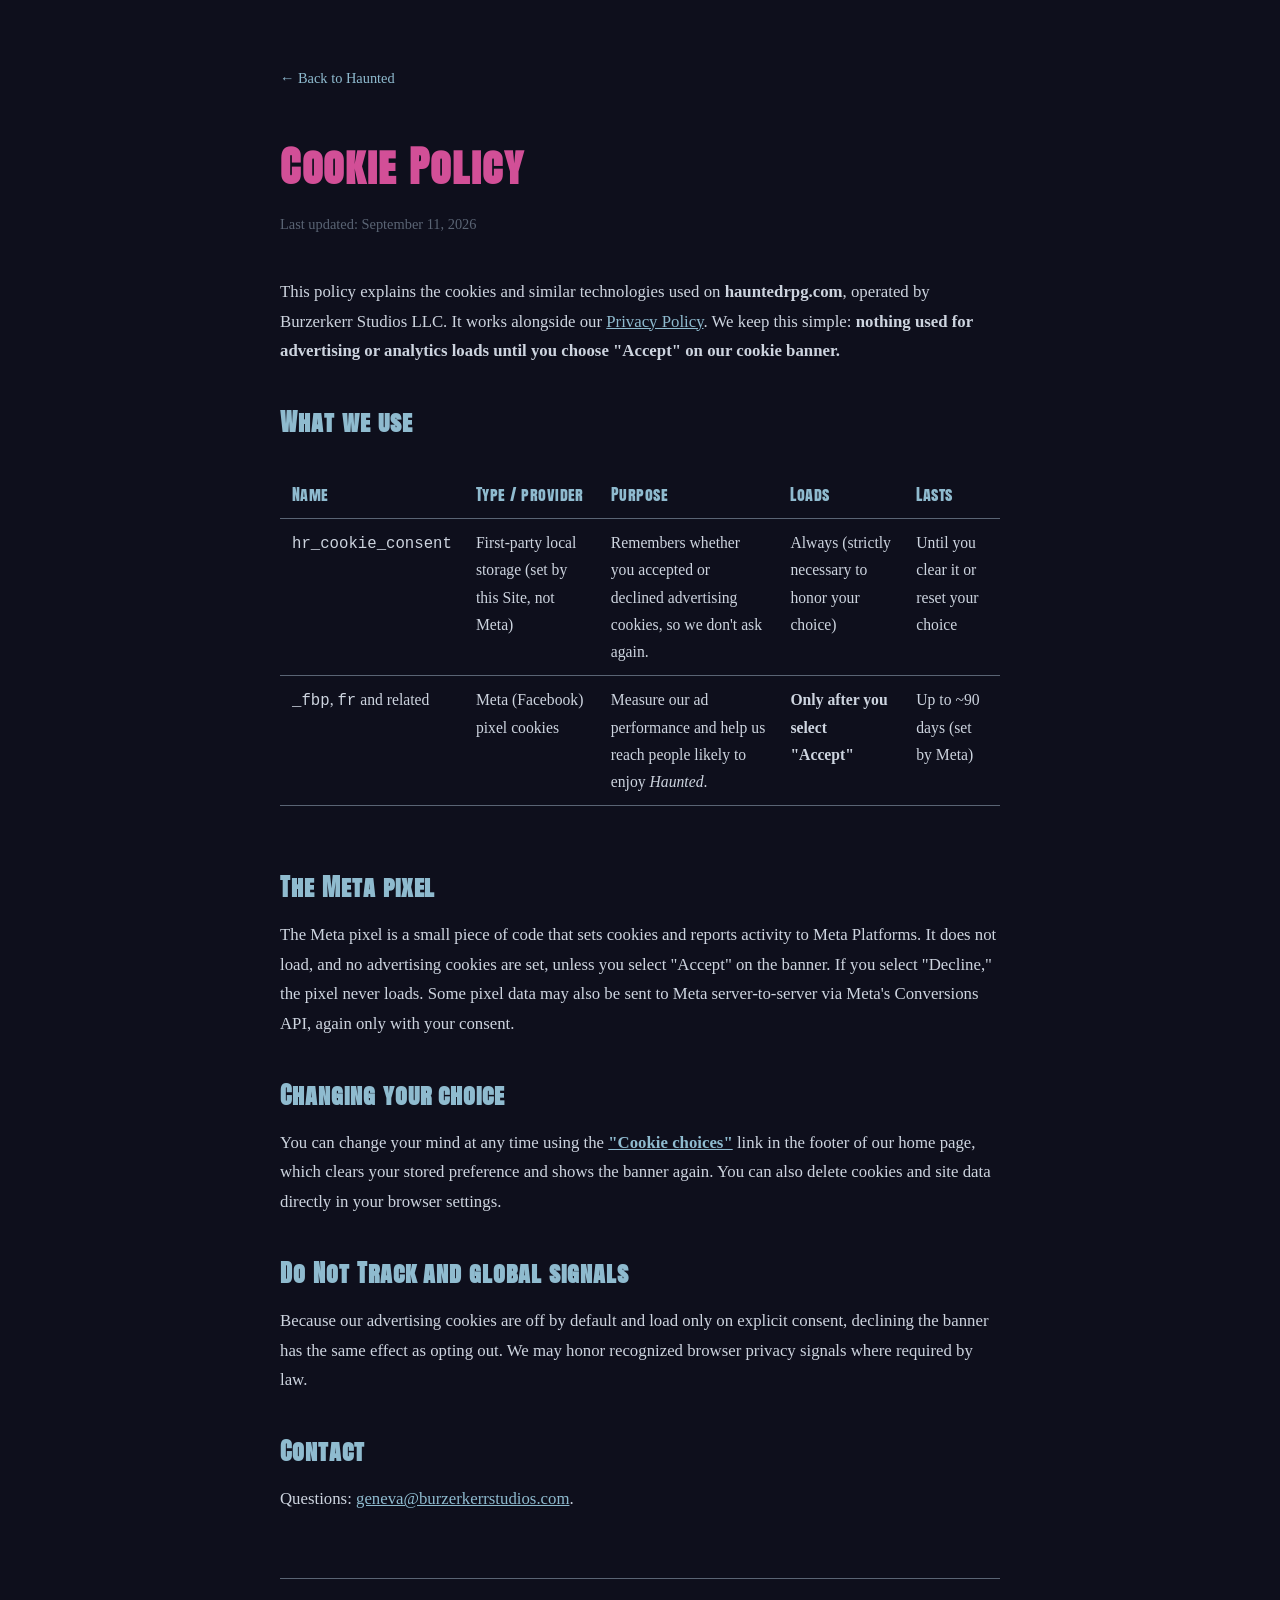
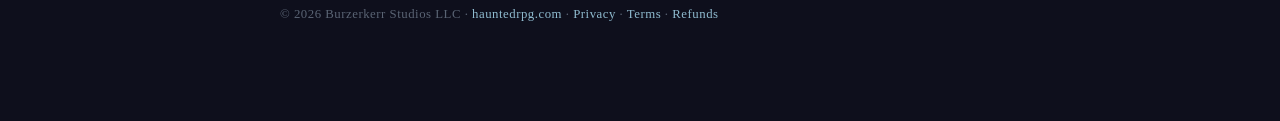
==== cookies.html @ 44aa490a "Add Quickstart lead magnet, entry choice, welcome video, and legal pages - Host the free Quickstart " ====
<!DOCTYPE html>
<html lang="en">
<head>
  <meta charset="UTF-8">
  <meta name="viewport" content="width=device-width, initial-scale=1.0">
  <title>Cookie Policy | Haunted | Burzerkerr Studios</title>
  <meta name="robots" content="noindex">
  <meta name="description" content="Cookie policy for hauntedrpg.com: the consent-gated Meta pixel, the choice we store to remember your preference, and how to change it.">
  <link rel="canonical" href="https://hauntedrpg.com/cookies.html">
  <link rel="preconnect" href="https://fonts.googleapis.com">
  <link rel="preconnect" href="https://fonts.gstatic.com" crossorigin>
  <link href="https://fonts.googleapis.com/css2?family=Anton+SC&family=IM+Fell+English:ital@0;1&display=swap" rel="stylesheet">
  <link rel="stylesheet" href="assets/privacy.css">
  <style>
    table.cookies { width:100%; border-collapse:collapse; margin:1rem 0 1.5rem; font-size:0.98rem; }
    table.cookies th, table.cookies td { text-align:left; vertical-align:top; padding:0.6rem 0.75rem; border-bottom:1px solid var(--smoke-grey); }
    table.cookies th { font-family:var(--font-heading); color:var(--ghost-light); letter-spacing:0.03em; font-weight:normal; }
    .table-scroll { overflow-x:auto; }
  </style>
</head>
<body>
  <div class="wrap">
    <a class="back" href="index.html">&larr; Back to Haunted</a>
    <h1>Cookie Policy</h1>
    <p class="updated">Last updated: <time datetime="2026-09-11">September 11, 2026</time></p>

    <p>
      This policy explains the cookies and similar technologies used on <strong>hauntedrpg.com</strong>,
      operated by Burzerkerr Studios LLC. It works alongside our <a href="privacy.html">Privacy Policy</a>.
      We keep this simple: <strong>nothing used for advertising or analytics loads until you choose
      "Accept" on our cookie banner.</strong>
    </p>

    <h2>What we use</h2>
    <div class="table-scroll">
    <table class="cookies">
      <thead>
        <tr><th>Name</th><th>Type / provider</th><th>Purpose</th><th>Loads</th><th>Lasts</th></tr>
      </thead>
      <tbody>
        <tr>
          <td><code>hr_cookie_consent</code></td>
          <td>First-party local storage (set by this Site, not Meta)</td>
          <td>Remembers whether you accepted or declined advertising cookies, so we don't ask again.</td>
          <td>Always (strictly necessary to honor your choice)</td>
          <td>Until you clear it or reset your choice</td>
        </tr>
        <tr>
          <td><code>_fbp</code>, <code>fr</code> and related</td>
          <td>Meta (Facebook) pixel cookies</td>
          <td>Measure our ad performance and help us reach people likely to enjoy <em>Haunted</em>.</td>
          <td><strong>Only after you select "Accept"</strong></td>
          <td>Up to ~90 days (set by Meta)</td>
        </tr>
      </tbody>
    </table>
    </div>

    <h2>The Meta pixel</h2>
    <p>
      The Meta pixel is a small piece of code that sets cookies and reports activity to Meta Platforms.
      It does not load, and no advertising cookies are set, unless you select "Accept" on the banner. If
      you select "Decline," the pixel never loads. Some pixel data may also be sent to Meta
      server-to-server via Meta's Conversions API, again only with your consent.
    </p>

    <h2>Changing your choice</h2>
    <p>
      You can change your mind at any time using the <strong><a href="index.html">"Cookie choices"</a></strong>
      link in the footer of our home page, which clears your stored preference and shows the banner again.
      You can also delete cookies and site data directly in your browser settings.
    </p>

    <h2>Do Not Track and global signals</h2>
    <p>
      Because our advertising cookies are off by default and load only on explicit consent, declining the
      banner has the same effect as opting out. We may honor recognized browser privacy signals where
      required by law.
    </p>

    <h2>Contact</h2>
    <p>Questions: <a href="mailto:geneva@burzerkerrstudios.com">geneva@burzerkerrstudios.com</a>.</p>
  </div>

  <footer class="pagefoot">
    &copy; 2026 Burzerkerr Studios LLC &middot; <a href="index.html">hauntedrpg.com</a> &middot; <a href="privacy.html">Privacy</a> &middot; <a href="terms.html">Terms</a> &middot; <a href="refund.html">Refunds</a>
  </footer>
</body>
</html>
---- assets/privacy.css ----
:root {
      --bg:           #0E0F1C;
      --candleflame:  #CDD4DF;
      --ghost-light:  #8FBBCF;
      --magenta:      #D24F97;
      --smoke-grey:   #5A6474;
      --font-body:    'IM Fell English', Georgia, serif;
      --font-heading: 'Anton SC', sans-serif;
    }
    *, *::before, *::after { box-sizing: border-box; margin: 0; padding: 0; }
    body {
      background: var(--bg);
      color: var(--candleflame);
      font-family: var(--font-body);
      line-height: 1.75;
      padding: 4rem 1.5rem 6rem;
    }
    .wrap { max-width: 720px; margin: 0 auto; }
    h1 {
      font-family: var(--font-heading);
      color: var(--magenta);
      font-size: clamp(1.8rem, 4vw, 2.6rem);
      letter-spacing: 0.04em;
      margin-bottom: 0.5rem;
    }
    .updated { color: var(--smoke-grey); font-size: 0.9rem; margin-bottom: 2.5rem; }
    h2 {
      font-family: var(--font-heading);
      color: var(--ghost-light);
      font-size: clamp(1.15rem, 2.2vw, 1.5rem);
      letter-spacing: 0.04em;
      margin: 2.25rem 0 0.75rem;
    }
    p, li { font-size: 1.05rem; margin-bottom: 1rem; }
    ul { padding-left: 1.4rem; margin-bottom: 1rem; }
    a { color: var(--ghost-light); }
    .back { display: inline-block; margin-bottom: 2.5rem; color: var(--ghost-light); text-decoration: none; font-size: 0.9rem; }
    .back:hover { text-decoration: underline; }
    strong { color: var(--candleflame); }
    .pagefoot {
      max-width: 720px;
      margin: 4rem auto 0;
      padding-top: 1.5rem;
      border-top: 1px solid var(--smoke-grey);
      font-size: 0.8rem;
      letter-spacing: 0.04em;
      color: var(--smoke-grey);
    }
    .pagefoot a { color: var(--ghost-light); text-decoration: none; }
    .pagefoot a:hover { text-decoration: underline; }
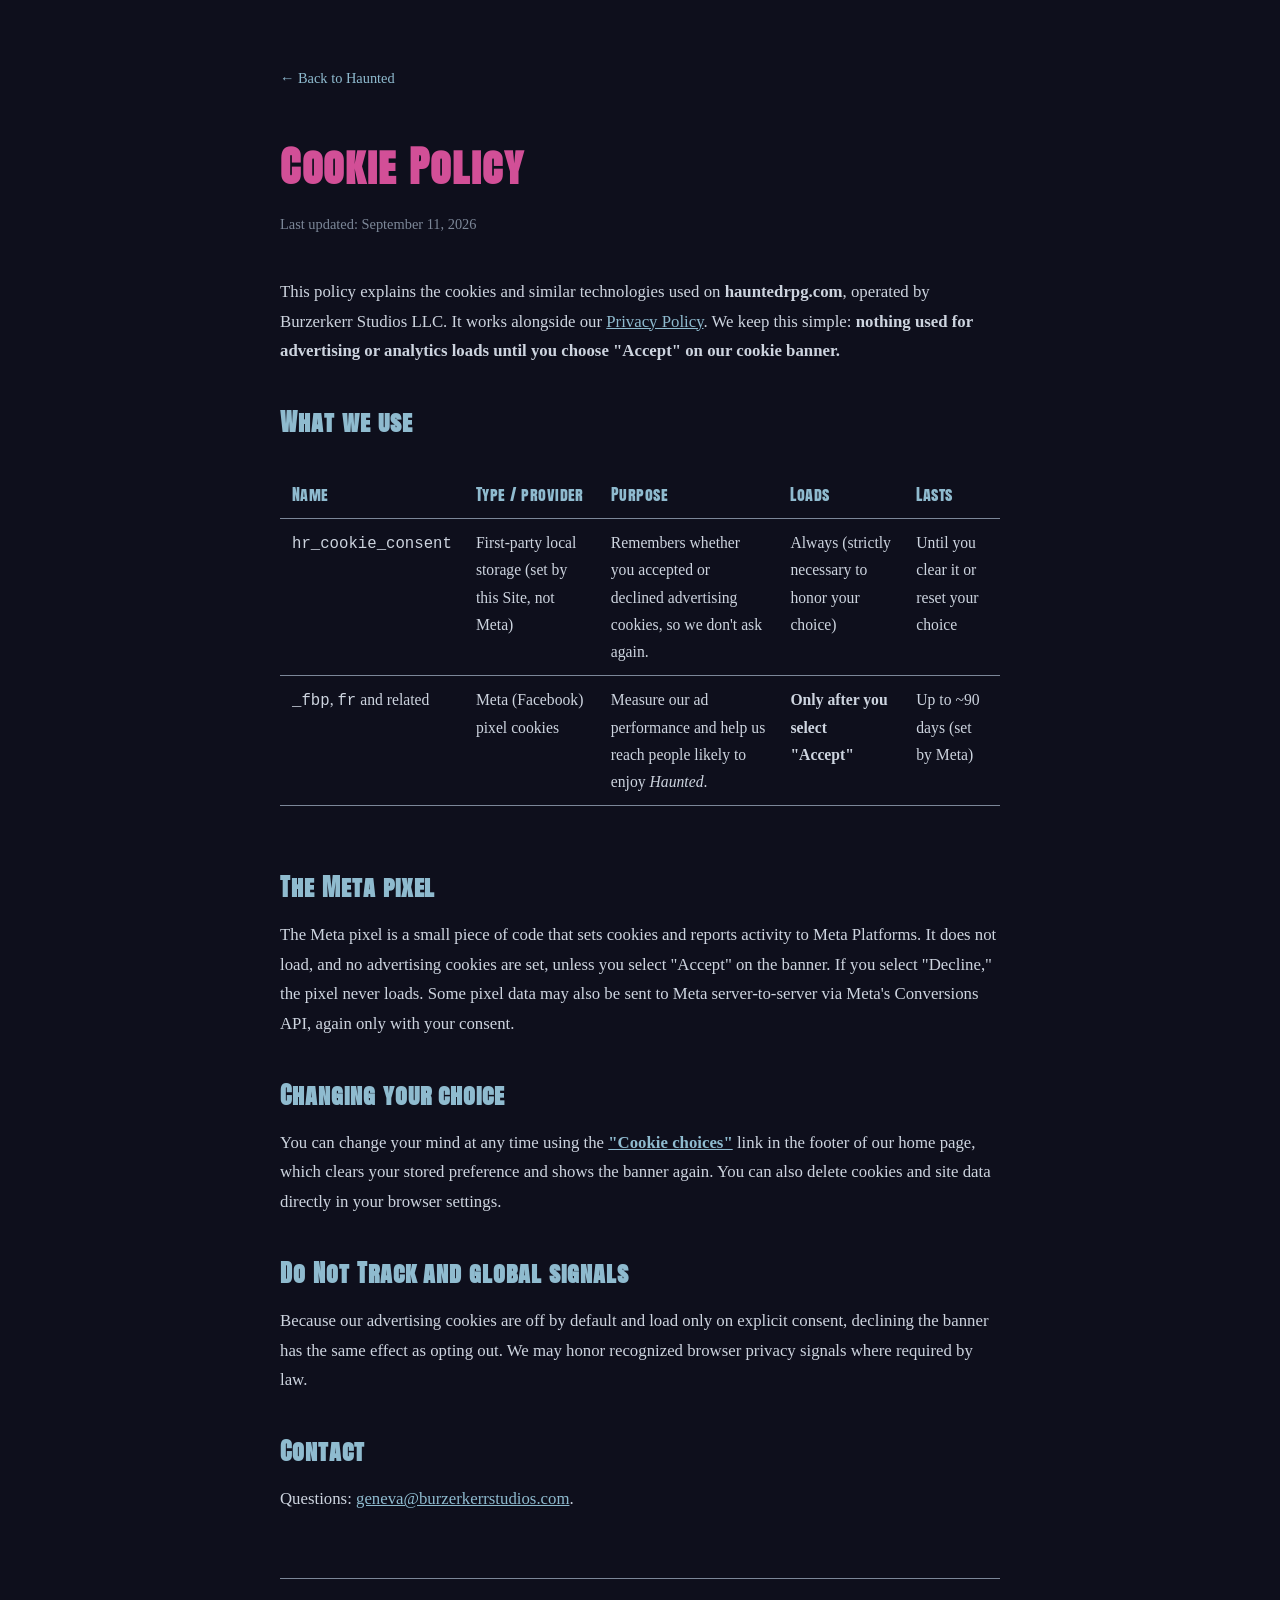
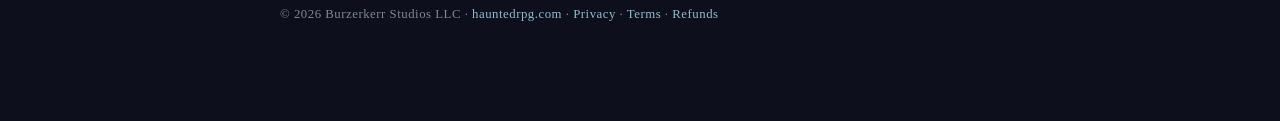
==== commit a47c4b2c: "Accessibility pass: contrast, button names, error announce, skip link - Raise --smoke-grey #5A6474 -" ====
--- a/cookies.html
+++ b/cookies.html
@@ -10,7 +10,7 @@
   <link rel="preconnect" href="https://fonts.googleapis.com">
   <link rel="preconnect" href="https://fonts.gstatic.com" crossorigin>
   <link href="https://fonts.googleapis.com/css2?family=Anton+SC&family=IM+Fell+English:ital@0;1&display=swap" rel="stylesheet">
-  <link rel="stylesheet" href="assets/privacy.css">
+  <link rel="stylesheet" href="assets/privacy.css?v=20260912">
   <style>
     table.cookies { width:100%; border-collapse:collapse; margin:1rem 0 1.5rem; font-size:0.98rem; }
     table.cookies th, table.cookies td { text-align:left; vertical-align:top; padding:0.6rem 0.75rem; border-bottom:1px solid var(--smoke-grey); }
--- a/assets/privacy.css
+++ b/assets/privacy.css
@@ -3,7 +3,7 @@
       --candleflame:  #CDD4DF;
       --ghost-light:  #8FBBCF;
       --magenta:      #D24F97;
-      --smoke-grey:   #5A6474;
+      --smoke-grey:   #7C8798;
       --font-body:    'IM Fell English', Georgia, serif;
       --font-heading: 'Anton SC', sans-serif;
     }
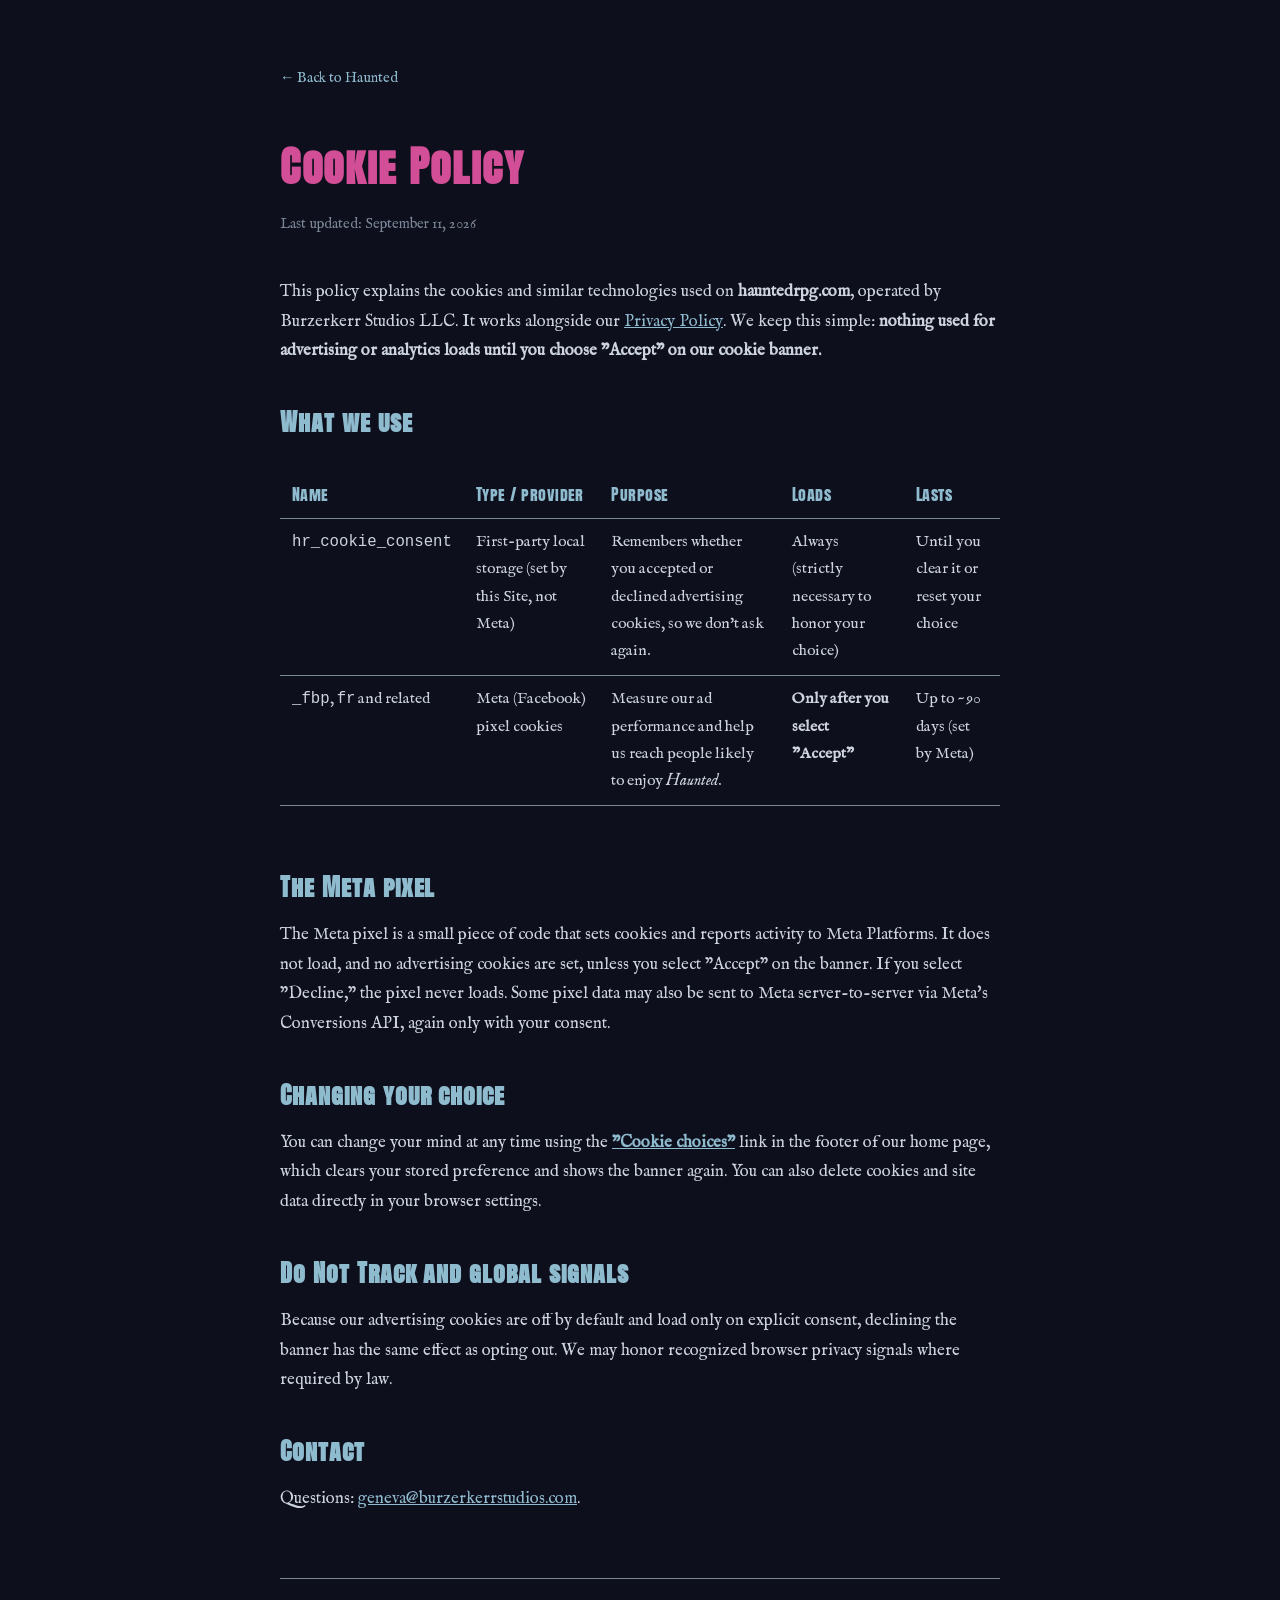
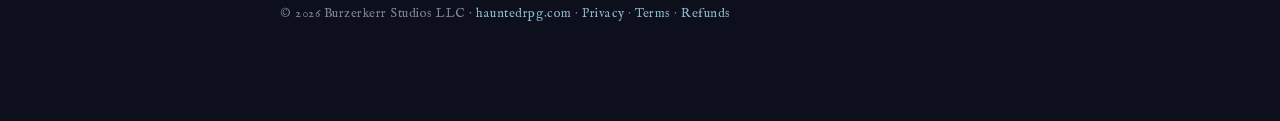
==== commit d2ebf5ff: "Font unblock" ====
--- a/cookies.html
+++ b/cookies.html
@@ -7,10 +7,8 @@
   <meta name="robots" content="noindex">
   <meta name="description" content="Cookie policy for hauntedrpg.com: the consent-gated Meta pixel, the choice we store to remember your preference, and how to change it.">
   <link rel="canonical" href="https://hauntedrpg.com/cookies.html">
-  <link rel="preconnect" href="https://fonts.googleapis.com">
-  <link rel="preconnect" href="https://fonts.gstatic.com" crossorigin>
-  <link href="https://fonts.googleapis.com/css2?family=Anton+SC&family=IM+Fell+English:ital@0;1&display=swap" rel="stylesheet">
-  <link rel="stylesheet" href="assets/privacy.css?v=20260912">
+  <link rel="preload" href="assets/fonts/im-fell-english-latin-400-normal.woff2" as="font" type="font/woff2" crossorigin>
+  <link rel="stylesheet" href="assets/privacy.css?v=20260923">
   <style>
     table.cookies { width:100%; border-collapse:collapse; margin:1rem 0 1.5rem; font-size:0.98rem; }
     table.cookies th, table.cookies td { text-align:left; vertical-align:top; padding:0.6rem 0.75rem; border-bottom:1px solid var(--smoke-grey); }
--- a/assets/privacy.css
+++ b/assets/privacy.css
@@ -1,3 +1,19 @@
+/* Self-hosted fonts (SIL OFL 1.1, via Fontsource). Served from our own origin so
+   text isn't held hostage by a third-party stylesheet; font-display: swap shows
+   the fallback immediately, then swaps in the real face. */
+@font-face {
+  font-family: 'IM Fell English'; font-style: normal; font-weight: 400; font-display: swap;
+  src: url('fonts/im-fell-english-latin-400-normal.woff2') format('woff2');
+}
+@font-face {
+  font-family: 'IM Fell English'; font-style: italic; font-weight: 400; font-display: swap;
+  src: url('fonts/im-fell-english-latin-400-italic.woff2') format('woff2');
+}
+@font-face {
+  font-family: 'Anton SC'; font-style: normal; font-weight: 400; font-display: swap;
+  src: url('fonts/anton-sc-latin-400-normal.woff2') format('woff2');
+}
+
     :root {
       --bg:           #0E0F1C;
       --candleflame:  #CDD4DF;
